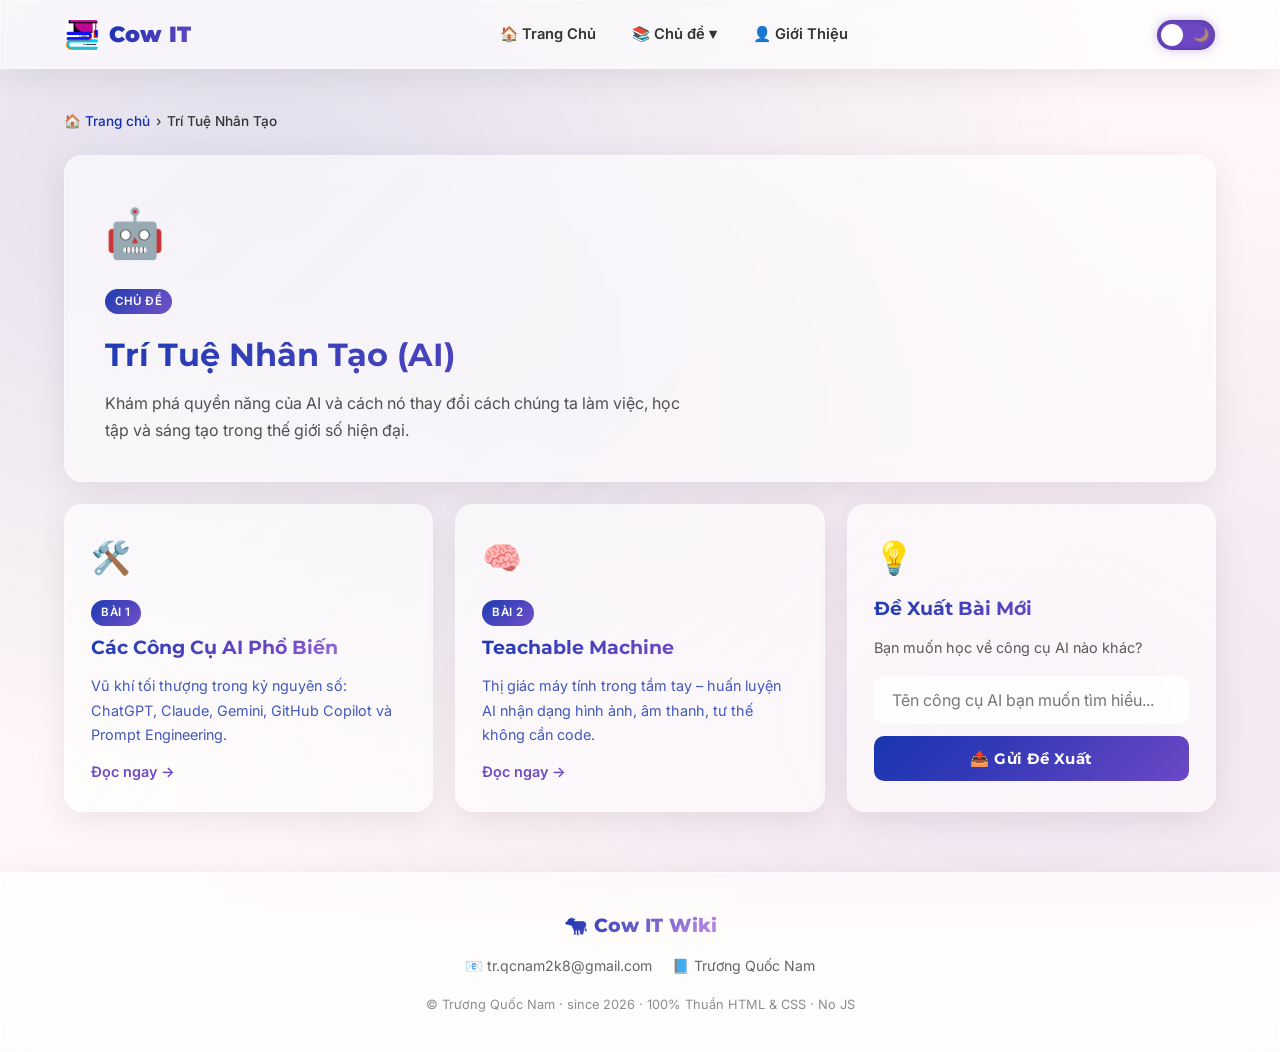
==== src/topics/ai.html @ ea5cb67b "feat: Add initial wiki structure including core pages, AI, Web Development, and Algorithms topics, a" ====
<!DOCTYPE html>
<html lang="vi">

<head>
    <meta charset="UTF-8">
    <meta name="viewport" content="width=device-width, initial-scale=1.0">
    <title>Trí Tuệ Nhân Tạo (AI) - Cow IT</title>
    <meta name="description" content="Chủ đề AI – Công cụ AI và Teachable Machine tại Cow IT Wiki.">
    <link rel="icon" href="../icons/icon-main.png" type="image/png">
    <link rel="stylesheet" href="../css/style.css">
    <link rel="stylesheet" href="../css/layout.css">
    <link rel="stylesheet" href="../css/animation.css">
</head>

<body class="master-layout">
    <input type="checkbox" id="dark-mode-toggle">
    <header class="header glass fade-in-up">
        <div class="header__logo">
            <img src="../icons/icon-main.png" alt="Cow IT Logo">
            <a href="../index.html">Cow IT</a>
        </div>
        <nav class="nav">
            <ul class="nav__list">
                <li class="nav__item"><a href="../index.html" class="nav__link">🏠 Trang Chủ</a></li>
                <li class="nav__item">
                    <a href="#" class="nav__link">📚 Chủ đề ▾</a>
                    <ul class="nav__dropdown glass">
                        <li class="nav__dropdown-item"><a href="ai.html"><span class="dd-icon">🤖</span> Trí Tuệ Nhân
                                Tạo</a></li>
                        <li class="nav__dropdown-item"><a href="webdev.html"><span class="dd-icon">🌐</span> Phát Triển
                                Web</a></li>
                        <li class="nav__dropdown-item"><a href="algorithms.html"><span class="dd-icon">⚙️</span> Thuật
                                Toán</a></li>
                    </ul>
                </li>
                <li class="nav__item"><a href="../about.html" class="nav__link">👤 Giới Thiệu</a></li>
            </ul>
        </nav>
        <div class="header__actions">
            <label for="dark-mode-toggle" class="dark-mode-label" title="Chuyển sáng/tối">
                <span class="sun-icon">☀️</span>
                <span class="moon-icon">🌙</span>
            </label>
        </div>
    </header>

    <main class="main-content">
        <ul class="breadcrumbs fade-in-up">
            <li><a href="../index.html">🏠 Trang chủ</a></li>
            <li>Trí Tuệ Nhân Tạo</li>
        </ul>

        <div class="bento-grid">
            <div class="bento__hero glass-card glass fade-in-up" style="min-height:auto;padding:36px 40px;">
                <div class="bento__hero-text">
                    <div style="font-size:3rem;margin-bottom:12px;">🤖</div>
                    <span class="tag tag--ai">Chủ đề</span>
                    <h1 class="glow-text" style="margin-top:10px;">Trí Tuệ Nhân Tạo (AI)</h1>
                    <p style="max-width:600px;opacity:0.85;">Khám phá quyền năng của AI và cách nó thay đổi cách chúng
                        ta làm việc, học tập và sáng tạo trong thế giới số hiện đại.</p>
                </div>
            </div>

            <div class="topic-grid scroll-reveal sr-d1" style="grid-column:span 12;">
                <a href="ai_pages/ai-tools.html" class="glass-card glass" style="display:block;text-decoration:none;">
                    <div style="font-size:2rem;margin-bottom:12px;">🛠️</div>
                    <span class="tag tag--ai">Bài 1</span>
                    <h3 class="glow-text">Các Công Cụ AI Phổ Biến</h3>
                    <p style="font-size:0.9rem;opacity:0.8;">Vũ khí tối thượng trong kỷ nguyên số: ChatGPT, Claude,
                        Gemini, GitHub Copilot và Prompt Engineering.</p>
                    <span class="read-more">Đọc ngay →</span>
                </a>

                <a href="ai_pages/teachable-machine.html" class="glass-card glass"
                    style="display:block;text-decoration:none;">
                    <div style="font-size:2rem;margin-bottom:12px;">🧠</div>
                    <span class="tag tag--ai">Bài 2</span>
                    <h3 class="glow-text">Teachable Machine</h3>
                    <p style="font-size:0.9rem;opacity:0.8;">Thị giác máy tính trong tầm tay – huấn luyện AI nhận dạng
                        hình ảnh, âm thanh, tư thế không cần code.</p>
                    <span class="read-more">Đọc ngay →</span>
                </a>

                <div class="glass-card glass">
                    <div style="font-size:2rem;margin-bottom:12px;">💡</div>
                    <h3 class="glow-text">Đề Xuất Bài Mới</h3>
                    <p style="font-size:0.9rem;opacity:0.8;margin-bottom:16px;">Bạn muốn học về công cụ AI nào khác?</p>
                    <form action="mailto:tr.qcnam2k8@gmail.com" method="get">
                        <input type="text" class="form__input" placeholder="Tên công cụ AI bạn muốn tìm hiểu..."
                            required style="margin-bottom:12px;">
                        <button type="submit" class="btn" style="width:100%;justify-content:center;">📤 Gửi Đề
                            Xuất</button>
                    </form>
                </div>
            </div>
        </div>
    </main>

    <footer class="footer glass">
        <div class="footer__inner">
            <div class="footer__brand">🐄 Cow IT Wiki</div>
            <div class="footer__links">
                <a href="mailto:tr.qcnam2k8@gmail.com">📧 tr.qcnam2k8@gmail.com</a>
                <a href="https://www.facebook.com/truongquocnam.2k8" target="_blank" rel="noopener">📘 Trương Quốc
                    Nam</a>
            </div>
            <div class="footer__copy">© Trương Quốc Nam · since 2026 · 100% Thuần HTML &amp; CSS · No JS</div>
        </div>
    </footer>
</body>

</html>
---- src/css/style.css ----
/* css/style.css */
@import url('https://fonts.googleapis.com/css2?family=Inter:wght@400;500;600&family=Montserrat:wght@600;700;800;900&display=swap');

:root {
    --primary-color: #1230ae;
    --secondary-color-1: #6c48c5;
    --secondary-color-2: #c68fe6;
    --bg-color: #fff7f7;
    --text-color: #333333;
    --glass-bg: rgba(255, 255, 255, 0.6);
    --glass-border: rgba(255, 255, 255, 0.25);
    --neon-glow: rgba(108, 72, 197, 0.35);
    --input-bg: rgba(255, 255, 255, 0.8);
    --card-bg: rgba(255, 255, 255, 0.45);
}

html:has(#dark-mode-toggle:checked) {
    --bg-color: #0f1033;
    --text-color: #e8e0ff;
    --glass-bg: rgba(20, 22, 60, 0.65);
    --glass-border: rgba(198, 143, 230, 0.15);
    --neon-glow: rgba(198, 143, 230, 0.5);
    --input-bg: rgba(20, 22, 60, 0.8);
    --card-bg: rgba(20, 22, 60, 0.5);
}

* {
    box-sizing: border-box;
    margin: 0;
    padding: 0;
}

html {
    scroll-behavior: smooth;
}

body {
    font-family: 'Inter', sans-serif;
    background-color: var(--bg-color);
    color: var(--text-color);
    line-height: 1.7;
    transition: background-color 0.4s ease, color 0.4s ease;
    overflow-x: hidden;
}

/* Gradient mesh background */
body::before {
    content: '';
    position: fixed;
    top: 0;
    left: 0;
    width: 100%;
    height: 100%;
    background:
        radial-gradient(ellipse at 20% 20%, rgba(18, 48, 174, 0.12) 0%, transparent 60%),
        radial-gradient(ellipse at 80% 80%, rgba(108, 72, 197, 0.10) 0%, transparent 60%);
    pointer-events: none;
    z-index: 0;
}

body>* {
    position: relative;
    z-index: 1;
}

h1,
h2,
h3,
h4,
h5,
h6 {
    font-family: 'Montserrat', sans-serif;
    color: var(--primary-color);
    margin-bottom: .9rem;
    line-height: 1.3;
}

html:has(#dark-mode-toggle:checked) h1,
html:has(#dark-mode-toggle:checked) h2,
html:has(#dark-mode-toggle:checked) h3,
html:has(#dark-mode-toggle:checked) h4 {
    color: var(--secondary-color-2);
}

a {
    text-decoration: none;
    color: var(--primary-color);
    transition: all 0.3s ease;
}

html:has(#dark-mode-toggle:checked) a {
    color: var(--secondary-color-2);
}

a:hover {
    opacity: 0.85;
}

img,
video,
iframe {
    max-width: 100%;
    border-radius: 10px;
}

/* ── GLOW TEXT: legible, not blinding ── */
.glow-text {
    background: linear-gradient(135deg, var(--primary-color) 0%, var(--secondary-color-1) 60%, var(--secondary-color-2) 100%);
    -webkit-background-clip: text;
    -webkit-text-fill-color: transparent;
    background-clip: text;
    filter: none;
}

html:has(#dark-mode-toggle:checked) .glow-text {
    background: linear-gradient(135deg, #a78bfa 0%, #c68fe6 100%);
    -webkit-background-clip: text;
    background-clip: text;
}

/* ── SCROLL REVEAL (Pure CSS) ── */
.reveal {
    opacity: 0;
    transform: translateY(40px);
    transition: opacity 0.7s ease, transform 0.7s ease;
}

.reveal:nth-child(2) {
    transition-delay: 0.1s;
}

.reveal:nth-child(3) {
    transition-delay: 0.2s;
}

.reveal:nth-child(4) {
    transition-delay: 0.3s;
}

/* The trick: target with :target or use animation-play-state with @keyframes + animation-delay */
/* We use IntersectionObserver-free approach: animate with animation-fill-mode
   The element gets class 'revealed' via a CSS @keyframes when it intersects. */
@keyframes revealUp {
    from {
        opacity: 0;
        transform: translateY(50px);
    }

    to {
        opacity: 1;
        transform: translateY(0);
    }
}

/* article cards and feed items get this class */
.scroll-card {
    animation: revealUp 0.7s ease forwards;
    opacity: 0;
}

.scroll-card:nth-child(1) {
    animation-delay: 0.05s;
}

.scroll-card:nth-child(2) {
    animation-delay: 0.15s;
}

.scroll-card:nth-child(3) {
    animation-delay: 0.25s;
}

.scroll-card:nth-child(4) {
    animation-delay: 0.35s;
}

.scroll-card:nth-child(5) {
    animation-delay: 0.45s;
}

.scroll-card:nth-child(6) {
    animation-delay: 0.55s;
}

/* Form */
.form__input {
    width: 100%;
    padding: 12px 16px;
    border-radius: 10px;
    border: 2px solid var(--glass-border);
    background: var(--input-bg);
    color: var(--text-color);
    font-family: 'Inter', sans-serif;
    font-size: 1rem;
    outline: none;
    transition: all 0.3s ease;
}

.form__input:focus {
    border-color: var(--secondary-color-1);
    box-shadow: 0 0 12px var(--neon-glow);
}

.form__input:not(:placeholder-shown):valid {
    border-color: #22c55e;
    box-shadow: 0 0 10px rgba(34, 197, 94, 0.4);
}

.form__input:not(:placeholder-shown):invalid {
    border-color: #ef4444;
    box-shadow: 0 0 10px rgba(239, 68, 68, 0.4);
}

/* Buttons */
.btn {
    display: inline-flex;
    align-items: center;
    gap: 8px;
    padding: 13px 28px;
    background: linear-gradient(135deg, var(--primary-color), var(--secondary-color-1));
    color: #fff !important;
    font-family: 'Montserrat', sans-serif;
    font-weight: 700;
    font-size: 0.95rem;
    border: none;
    border-radius: 10px;
    cursor: pointer;
    transition: all 0.3s ease;
    letter-spacing: 0.5px;
}

.btn:hover {
    box-shadow: 0 6px 24px rgba(108, 72, 197, 0.5);
    transform: translateY(-3px);
}

.btn-outline {
    background: transparent;
    border: 2px solid var(--secondary-color-1);
    color: var(--secondary-color-1) !important;
}

.btn-outline:hover {
    background: var(--secondary-color-1);
    color: #fff !important;
}

/* ── TAGS / BADGES ── */
.tag {
    display: inline-block;
    padding: 3px 10px;
    border-radius: 50px;
    font-size: 0.72rem;
    font-weight: 600;
    letter-spacing: 0.5px;
    text-transform: uppercase;
    background: linear-gradient(135deg, var(--primary-color), var(--secondary-color-1));
    color: #fff;
    margin-bottom: 10px;
}

.tag--ai {
    background: linear-gradient(135deg, #1230ae, #6c48c5);
}

.tag--web {
    background: linear-gradient(135deg, #0ea5e9, #6c48c5);
}

.tag--algo {
    background: linear-gradient(135deg, #7c3aed, #c026d3);
}

/* ── READ MORE ARROW ── */
.read-more {
    display: inline-flex;
    align-items: center;
    gap: 6px;
    font-weight: 600;
    font-size: 0.9rem;
    color: var(--secondary-color-1);
    margin-top: 12px;
    transition: gap 0.3s;
}

.read-more:hover {
    gap: 12px;
    color: var(--secondary-color-2);
}

/* ── DIVIDERS ── */
.section-title {
    font-size: 1.8rem;
    font-family: 'Montserrat', sans-serif;
    font-weight: 800;
    margin-bottom: 1.5rem;
}

.section-title span {
    background: linear-gradient(135deg, var(--primary-color), var(--secondary-color-2));
    -webkit-background-clip: text;
    -webkit-text-fill-color: transparent;
    background-clip: text;
}

/* ── CODE BLOCKS ── */
pre {
    background: rgba(0, 0, 0, 0.15);
    border-radius: 10px;
    padding: 16px 20px;
    overflow-x: auto;
    margin-bottom: 20px;
    border: 1px solid var(--glass-border);
}

code {
    font-family: 'Courier New', monospace;
    font-size: 0.88rem;
    color: var(--secondary-color-2);
}
---- src/css/layout.css ----
/* css/layout.css */

/* ── GLASSMORPHISM SYSTEM ── */
.glass {
    background: var(--glass-bg);
    backdrop-filter: blur(14px);
    -webkit-backdrop-filter: blur(14px);
    border: 1px solid var(--glass-border);
    box-shadow: 0 8px 32px rgba(0, 0, 0, 0.08);
}

.glass-card {
    border-radius: 18px;
    padding: 26px;
    transition: transform 0.35s ease, box-shadow 0.35s ease, border-color 0.35s ease;
    position: relative;
    overflow: hidden;
}

.glass-card::before {
    content: '';
    position: absolute;
    inset: 0;
    border-radius: inherit;
    background: linear-gradient(135deg, rgba(255, 255, 255, 0.08) 0%, transparent 60%);
    pointer-events: none;
}

.glass-card:hover {
    transform: translateY(-6px);
    box-shadow: 0 16px 48px var(--neon-glow);
    border-color: rgba(108, 72, 197, 0.4);
}

/* ── MASTER LAYOUT ── */
.master-layout {
    min-height: 100vh;
    display: flex;
    flex-direction: column;
}

/* ── HEADER ── */
#dark-mode-toggle {
    display: none;
}

.header {
    position: fixed;
    top: 0;
    width: 100%;
    z-index: 1000;
    padding: 14px 5%;
    display: grid;
    grid-template-columns: auto 1fr auto;
    align-items: center;
    gap: 20px;
}

.header__logo {
    display: flex;
    align-items: center;
    gap: 10px;
    font-family: 'Montserrat', sans-serif;
    font-weight: 900;
    font-size: 1.35rem;
    white-space: nowrap;
}

.header__logo img {
    width: 34px;
    height: 34px;
    border-radius: 8px;
    object-fit: contain;
}

.header__logo a {
    background: linear-gradient(135deg, var(--primary-color), var(--secondary-color-1));
    -webkit-background-clip: text;
    -webkit-text-fill-color: transparent;
    background-clip: text;
}

/* Center nav */
.nav {
    display: flex;
    justify-content: center;
}

.nav__list {
    display: flex;
    list-style: none;
    gap: 8px;
    align-items: center;
}

.nav__item {
    position: relative;
}

.nav__link {
    font-weight: 600;
    font-size: 0.92rem;
    padding: 7px 14px;
    border-radius: 8px;
    display: block;
    color: var(--text-color);
    transition: all 0.25s ease;
}

.nav__link:hover {
    background: var(--glass-bg);
    color: var(--secondary-color-1);
}

/* Dropdown */
.nav__dropdown {
    position: absolute;
    top: calc(100% + 8px);
    left: 50%;
    transform: translateX(-50%) translateY(10px);
    min-width: 230px;
    opacity: 0;
    visibility: hidden;
    transition: all 0.3s ease;
    padding: 8px;
    border-radius: 14px;
    list-style: none;
}

.nav__item:hover .nav__dropdown {
    opacity: 1;
    visibility: visible;
    transform: translateX(-50%) translateY(0);
}

.nav__dropdown-item {
    padding: 2px 0;
}

.nav__dropdown-item a {
    display: flex;
    align-items: center;
    gap: 10px;
    padding: 9px 14px;
    border-radius: 9px;
    font-size: 0.9rem;
    font-weight: 500;
    color: var(--text-color);
    transition: background 0.2s;
}

.nav__dropdown-item a:hover {
    background: rgba(108, 72, 197, 0.12);
    color: var(--secondary-color-1);
}

.nav__dropdown-item .dd-icon {
    font-size: 1.1rem;
}

/* ── DARK MODE TOGGLE WITH ICONS ── */
.header__actions {
    display: flex;
    align-items: center;
}

.dark-mode-label {
    cursor: pointer;
    display: inline-flex;
    align-items: center;
    width: 58px;
    height: 30px;
    background: var(--secondary-color-1);
    border-radius: 50px;
    position: relative;
    box-shadow: inset 0 0 6px rgba(0, 0, 0, 0.25), 0 0 10px var(--neon-glow);
    transition: background 0.4s;
}

.dark-mode-label::before {
    /* Sun icon */
    content: '☀️';
    position: absolute;
    left: 5px;
    font-size: 14px;
    line-height: 1;
    transition: opacity 0.3s;
}

.dark-mode-label::after {
    /* Toggle knob */
    content: '';
    position: absolute;
    top: 4px;
    left: 4px;
    width: 22px;
    height: 22px;
    background: #fff;
    border-radius: 50%;
    transition: transform 0.3s ease;
    z-index: 1;
}

/* Moon icon placeholder using span inside label (we'll use CSS trick) */
.dark-mode-label .moon-icon {
    position: absolute;
    right: 6px;
    font-size: 13px;
    line-height: 1;
    opacity: 0.5;
}

.dark-mode-label .sun-icon {
    position: absolute;
    left: 6px;
    font-size: 13px;
    line-height: 1;
}

#dark-mode-toggle:checked~.header .dark-mode-label {
    background: linear-gradient(135deg, #312e81, #4c1d95);
}

#dark-mode-toggle:checked~.header .dark-mode-label::after {
    transform: translateX(28px);
}

/* ── MAIN CONTENT ── */
.main-content {
    flex: 1;
    margin-top: 80px;
    padding: 30px 5% 60px;
    max-width: 1400px;
    margin-inline: auto;
    width: 100%;
}

/* ── BENTO GRID (Home) ── */
.bento-grid {
    display: grid;
    grid-template-columns: repeat(12, 1fr);
    gap: 22px;
}

.bento__hero {
    grid-column: span 12;
    display: flex;
    align-items: center;
    justify-content: space-between;
    padding: 50px 55px;
    min-height: 340px;
}

.bento__hero-text {
    flex: 1;
    padding-right: 30px;
}

.bento__item-1 {
    grid-column: span 4;
}

.bento__item-2 {
    grid-column: span 4;
}

.bento__item-3 {
    grid-column: span 4;
}

.bento__newsletter {
    grid-column: span 12;
    text-align: center;
    padding: 45px;
}

/* ── FEED LAYOUT (Vertical, Home) ── */
.section-spacer {
    grid-column: span 12;
    padding-top: 10px;
}

.feed-grid {
    grid-column: span 12;
    display: flex;
    flex-direction: column;
    gap: 20px;
}

.feed-card {
    display: grid;
    grid-template-columns: 1fr 2fr;
    gap: 0;
    border-radius: 18px;
    overflow: hidden;
    text-decoration: none;
    color: var(--text-color);
    min-height: 160px;
    transition: transform 0.35s ease, box-shadow 0.35s ease;
}

.feed-card:hover {
    transform: translateY(-5px) scale(1.01);
    box-shadow: 0 16px 48px var(--neon-glow);
}

.feed-card__accent {
    display: flex;
    align-items: center;
    justify-content: center;
    font-size: 3.5rem;
    background: linear-gradient(135deg, var(--primary-color), var(--secondary-color-1));
    min-height: 140px;
}

.feed-card__body {
    padding: 22px 26px;
    display: flex;
    flex-direction: column;
    justify-content: center;
}

.feed-card__body h3 {
    margin-bottom: 8px;
    font-size: 1.15rem;
}

.feed-card__body p {
    font-size: 0.9rem;
    opacity: 0.8;
    line-height: 1.6;
}

/* ── TOPIC PAGE GRID ── */
.topic-grid {
    display: grid;
    grid-template-columns: repeat(auto-fill, minmax(300px, 1fr));
    gap: 22px;
}

/* ── SIDEBAR LAYOUT (Article pages) ── */
.page-layout {
    display: grid;
    grid-template-columns: 260px 1fr;
    gap: 36px;
    margin-top: 10px;
}

.sidebar {
    position: sticky;
    top: 100px;
    height: max-content;
    border-radius: 18px;
    padding: 22px;
}

.sidebar__title {
    font-size: 1rem;
    font-weight: 700;
    margin-bottom: 14px;
    padding-bottom: 10px;
    border-bottom: 1px solid var(--glass-border);
}

.sidebar__list {
    list-style: none;
}

.sidebar__link {
    display: flex;
    align-items: center;
    gap: 8px;
    padding: 8px 10px;
    border-radius: 8px;
    font-size: 0.88rem;
    color: var(--text-color);
    transition: all 0.2s;
}

.sidebar__link:hover {
    background: rgba(108, 72, 197, 0.12);
    color: var(--secondary-color-1);
    padding-left: 14px;
}

.article-content {
    line-height: 1.8;
}

.article-content p,
.article-content ul,
.article-content ol {
    margin-bottom: 18px;
}

.article-content ul,
.article-content ol {
    padding-left: 22px;
}

.article-content h2 {
    margin-top: 36px;
}

.article-content h3 {
    margin-top: 24px;
}

/* ── TABLE ── */
.table-wrap {
    overflow-x: auto;
    border-radius: 12px;
    margin: 24px 0;
}

table {
    width: 100%;
    border-collapse: collapse;
    border-radius: 12px;
    overflow: hidden;
}

th,
td {
    padding: 12px 16px;
    border: 1px solid var(--glass-border);
    text-align: left;
}

th {
    background: linear-gradient(135deg, var(--primary-color), var(--secondary-color-1));
    color: #fff;
    font-family: 'Montserrat', sans-serif;
}

tbody tr {
    transition: background 0.2s;
}

tbody tr:hover {
    background: rgba(108, 72, 197, 0.15);
}

/* ── BLOCKQUOTE ── */
blockquote {
    border-left: 4px solid var(--secondary-color-1);
    padding: 16px 20px;
    margin: 20px 0;
    background: var(--glass-bg);
    border-radius: 0 12px 12px 0;
    font-style: italic;
}

/* ── BREADCRUMBS ── */
.breadcrumbs {
    margin-bottom: 22px;
    list-style: none;
    display: flex;
    flex-wrap: wrap;
    gap: 6px;
    font-size: 0.85rem;
    font-weight: 500;
    opacity: 0.75;
}

.breadcrumbs li:not(:last-child)::after {
    content: '›';
    margin-left: 6px;
}

/* ── FOOTER ── */
.footer {
    padding: 36px 5%;
    margin-top: auto;
    text-align: center;
    border-top: 1px solid var(--glass-border);
}

.footer__inner {
    max-width: 900px;
    margin: 0 auto;
    display: flex;
    flex-direction: column;
    align-items: center;
    gap: 12px;
}

.footer__brand {
    font-family: 'Montserrat', sans-serif;
    font-weight: 800;
    font-size: 1.2rem;
    background: linear-gradient(135deg, var(--primary-color), var(--secondary-color-2));
    -webkit-background-clip: text;
    -webkit-text-fill-color: transparent;
    background-clip: text;
}

.footer__links {
    display: flex;
    gap: 20px;
    flex-wrap: wrap;
    justify-content: center;
}

.footer__links a {
    display: flex;
    align-items: center;
    gap: 6px;
    font-size: 0.88rem;
    color: var(--text-color);
    opacity: 0.75;
    transition: opacity 0.2s;
}

.footer__links a:hover {
    opacity: 1;
    color: var(--secondary-color-1);
}

.footer__copy {
    font-size: 0.8rem;
    opacity: 0.55;
    margin-top: 4px;
}

/* ── IMG ZOOM ── */
.img-zoom {
    overflow: hidden;
    border-radius: 12px;
    display: block;
    margin: 20px 0;
}

.img-zoom img {
    transition: transform 0.5s ease;
    width: 100%;
}

.img-zoom:hover img {
    transform: scale(1.06);
}

/* ── ABOUT PAGE ── */
.about-grid {
    display: grid;
    grid-template-columns: 320px 1fr;
    gap: 36px;
    align-items: start;
}

.about-avatar {
    border-radius: 20px;
    overflow: hidden;
    position: sticky;
    top: 100px;
}

.about-avatar img {
    width: 100%;
    display: block;
}

.about-info h1 {
    font-size: 2rem;
}

.about-info .subtitle {
    font-size: 1rem;
    opacity: 0.7;
    margin-bottom: 20px;
}

.skill-list {
    display: flex;
    flex-wrap: wrap;
    gap: 10px;
    list-style: none;
    margin: 16px 0 24px;
}

.skill-list li {
    padding: 6px 14px;
    border-radius: 50px;
    font-size: 0.82rem;
    font-weight: 600;
    border: 1px solid var(--secondary-color-1);
    color: var(--secondary-color-1);
}

/* ── RESPONSIVE ── */
@media (max-width:1000px) {

    .bento__item-1,
    .bento__item-2,
    .bento__item-3 {
        grid-column: span 6;
    }

    .page-layout {
        grid-template-columns: 1fr;
    }

    .sidebar {
        position: static;
    }

    .about-grid {
        grid-template-columns: 1fr;
    }

    .about-avatar {
        position: static;
        max-width: 280px;
    }
}

@media (max-width:700px) {

    .bento__item-1,
    .bento__item-2,
    .bento__item-3 {
        grid-column: span 12;
    }

    .bento__hero {
        flex-direction: column;
        text-align: center;
        padding: 32px 24px;
    }

    .bento__hero-text {
        padding-right: 0;
        margin-bottom: 20px;
    }

    .header {
        grid-template-columns: auto 1fr auto;
    }

    .nav__list {
        gap: 2px;
    }

    .feed-card {
        grid-template-columns: 1fr;
    }

    .feed-card__accent {
        min-height: 80px;
    }
}
---- src/css/animation.css ----
/* css/animation.css */

/* 1. Typewriter */
.typing-container {
    display: inline-block;
    margin-bottom: 20px;
    overflow: hidden;
}

.typing-text {
    overflow: hidden;
    white-space: nowrap;
    border-right: 3px solid var(--secondary-color-2);
    animation: typing 3.2s steps(35, end) both, blink-caret 0.75s step-end infinite;
    margin: 0;
    font-size: clamp(1.6rem, 3.5vw, 2.8rem);
    line-height: 1.2;
}

@keyframes typing {
    from {
        width: 0;
    }

    to {
        width: 100%;
    }
}

@keyframes blink-caret {
    50% {
        border-color: transparent;
    }
}

/* 2. Fade In Up (initial page load) */
.fade-in-up {
    animation: fadeInUp 0.8s ease-out forwards;
    opacity: 0;
    transform: translateY(28px);
}

.delay-1 {
    animation-delay: 0.15s;
}

.delay-2 {
    animation-delay: 0.3s;
}

.delay-3 {
    animation-delay: 0.45s;
}

.delay-4 {
    animation-delay: 0.6s;
}

@keyframes fadeInUp {
    to {
        opacity: 1;
        transform: translateY(0);
    }
}

/* 3. Float (robot image) */
.float-anim {
    animation: floatY 4.5s ease-in-out infinite;
}

@keyframes floatY {

    0%,
    100% {
        transform: translateY(0) rotate(-1deg);
    }

    50% {
        transform: translateY(-22px) rotate(1deg);
    }
}

/* 4. Pulse glow (for hero badges/icons) */
.pulse-glow {
    animation: pulseGlow 2.5s ease-in-out infinite;
}

@keyframes pulseGlow {

    0%,
    100% {
        box-shadow: 0 0 0 0 var(--neon-glow);
    }

    50% {
        box-shadow: 0 0 22px 6px var(--neon-glow);
    }
}

/* 5. Hover Zoom img */
.img-zoom img {
    transition: transform 0.5s ease;
}

.img-zoom:hover img {
    transform: scale(1.07);
}

/* 6. Slide in from left */
.slide-left {
    animation: slideLeft 0.7s ease forwards;
    opacity: 0;
    transform: translateX(-40px);
}

@keyframes slideLeft {
    to {
        opacity: 1;
        transform: translateX(0);
    }
}

/* 7. Particle sparkle on hero (decorative CSS only) */
.sparkle {
    position: absolute;
    width: 6px;
    height: 6px;
    border-radius: 50%;
    background: var(--secondary-color-2);
    animation: sparkle 3s ease-in-out infinite;
    pointer-events: none;
}

.sparkle:nth-child(1) {
    top: 15%;
    left: 80%;
    animation-delay: 0s;
}

.sparkle:nth-child(2) {
    top: 70%;
    left: 90%;
    animation-delay: 0.8s;
}

.sparkle:nth-child(3) {
    top: 50%;
    left: 10%;
    animation-delay: 1.6s;
}

@keyframes sparkle {

    0%,
    100% {
        opacity: 0;
        transform: scale(0);
    }

    50% {
        opacity: 1;
        transform: scale(1.5);
    }
}

/* 8. Gradient border animation on cards */
@keyframes borderGlow {

    0%,
    100% {
        border-color: rgba(108, 72, 197, 0.2);
    }

    50% {
        border-color: rgba(198, 143, 230, 0.6);
    }
}

.animated-border {
    animation: borderGlow 3s ease-in-out infinite;
}

/* 9. Icon spin */
.icon-spin {
    animation: spin 8s linear infinite;
}

@keyframes spin {
    from {
        transform: rotate(0deg);
    }

    to {
        transform: rotate(360deg);
    }
}

/* 10. Scroll reveal (used with small delay per card element) */
@keyframes revealUp {
    from {
        opacity: 0;
        transform: translateY(48px);
    }

    to {
        opacity: 1;
        transform: translateY(0);
    }
}

.scroll-reveal {
    animation: revealUp 0.75s ease forwards;
    opacity: 0;
}

.sr-d1 {
    animation-delay: 0.05s;
}

.sr-d2 {
    animation-delay: 0.15s;
}

.sr-d3 {
    animation-delay: 0.25s;
}

.sr-d4 {
    animation-delay: 0.35s;
}

.sr-d5 {
    animation-delay: 0.45s;
}

.sr-d6 {
    animation-delay: 0.55s;
}
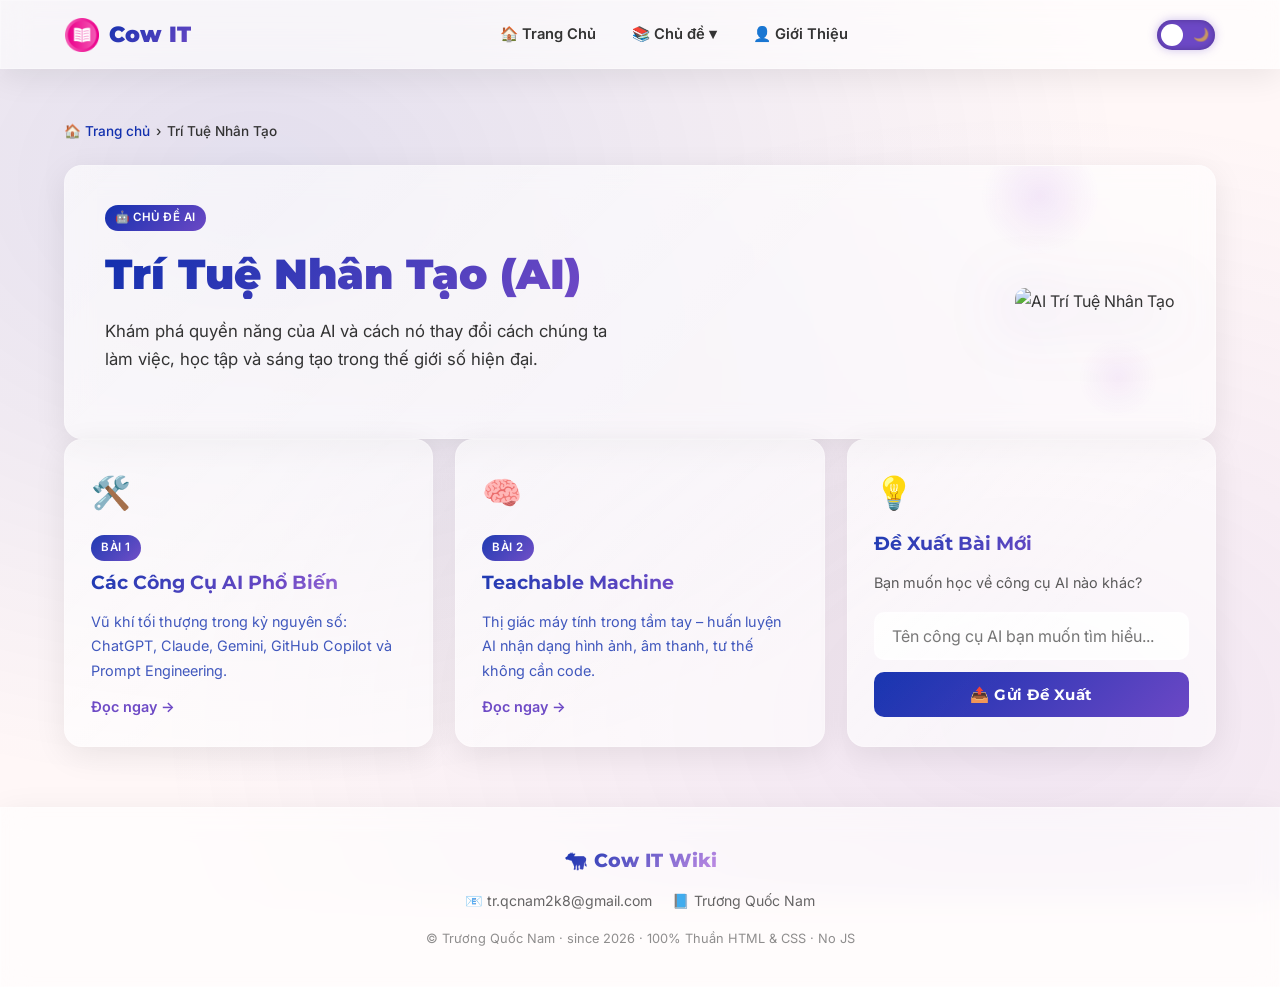
==== commit 661fec9a: "ReDesign UIUX" ====
--- a/src/topics/ai.html
+++ b/src/topics/ai.html
@@ -51,48 +51,55 @@
         </ul>
 
         <div class="bento-grid">
-            <div class="bento__hero glass-card glass fade-in-up" style="min-height:auto;padding:36px 40px;">
+            <div class="bento__hero glass-card glass fade-in-up animated-border"
+                style="min-height:auto;padding:36px 40px;position:relative;overflow:hidden;">
+                <span class="sparkle"></span><span class="sparkle"></span>
                 <div class="bento__hero-text">
-                    <div style="font-size:3rem;margin-bottom:12px;">🤖</div>
-                    <span class="tag tag--ai">Chủ đề</span>
-                    <h1 class="glow-text" style="margin-top:10px;">Trí Tuệ Nhân Tạo (AI)</h1>
-                    <p style="max-width:600px;opacity:0.85;">Khám phá quyền năng của AI và cách nó thay đổi cách chúng
-                        ta làm việc, học tập và sáng tạo trong thế giới số hiện đại.</p>
+                    <span class="tag tag--ai pop-in pop-d1">🤖 Chủ đề AI</span>
+                    <h1 class="hero-title fade-in-up delay-1"
+                        style="font-size:clamp(1.6rem,3.5vw,2.6rem);margin-top:10px;">Trí Tuệ Nhân Tạo (AI)</h1>
+                    <p class="hero-sub fade-in-up delay-2">Khám phá quyền năng của AI và cách nó thay đổi cách chúng ta
+                        làm việc, học tập và sáng tạo trong thế giới số hiện đại.</p>
+                </div>
+                <div class="float-anim" style="flex-shrink:0;">
+                    <img src="../icons/Ai_tri_tue.png" alt="AI Trí Tuệ Nhân Tạo"
+                        style="max-width:220px;filter:drop-shadow(0 10px 30px rgba(108,72,197,0.5));">
                 </div>
             </div>
+        </div>
 
-            <div class="topic-grid scroll-reveal sr-d1" style="grid-column:span 12;">
-                <a href="ai_pages/ai-tools.html" class="glass-card glass" style="display:block;text-decoration:none;">
-                    <div style="font-size:2rem;margin-bottom:12px;">🛠️</div>
-                    <span class="tag tag--ai">Bài 1</span>
-                    <h3 class="glow-text">Các Công Cụ AI Phổ Biến</h3>
-                    <p style="font-size:0.9rem;opacity:0.8;">Vũ khí tối thượng trong kỷ nguyên số: ChatGPT, Claude,
-                        Gemini, GitHub Copilot và Prompt Engineering.</p>
-                    <span class="read-more">Đọc ngay →</span>
-                </a>
+        <div class="topic-grid scroll-reveal sr-d1" style="grid-column:span 12;">
+            <a href="ai_pages/ai-tools.html" class="glass-card glass" style="display:block;text-decoration:none;">
+                <div style="font-size:2rem;margin-bottom:12px;">🛠️</div>
+                <span class="tag tag--ai">Bài 1</span>
+                <h3 class="glow-text">Các Công Cụ AI Phổ Biến</h3>
+                <p style="font-size:0.9rem;opacity:0.8;">Vũ khí tối thượng trong kỷ nguyên số: ChatGPT, Claude,
+                    Gemini, GitHub Copilot và Prompt Engineering.</p>
+                <span class="read-more">Đọc ngay →</span>
+            </a>
 
-                <a href="ai_pages/teachable-machine.html" class="glass-card glass"
-                    style="display:block;text-decoration:none;">
-                    <div style="font-size:2rem;margin-bottom:12px;">🧠</div>
-                    <span class="tag tag--ai">Bài 2</span>
-                    <h3 class="glow-text">Teachable Machine</h3>
-                    <p style="font-size:0.9rem;opacity:0.8;">Thị giác máy tính trong tầm tay – huấn luyện AI nhận dạng
-                        hình ảnh, âm thanh, tư thế không cần code.</p>
-                    <span class="read-more">Đọc ngay →</span>
-                </a>
+            <a href="ai_pages/teachable-machine.html" class="glass-card glass"
+                style="display:block;text-decoration:none;">
+                <div style="font-size:2rem;margin-bottom:12px;">🧠</div>
+                <span class="tag tag--ai">Bài 2</span>
+                <h3 class="glow-text">Teachable Machine</h3>
+                <p style="font-size:0.9rem;opacity:0.8;">Thị giác máy tính trong tầm tay – huấn luyện AI nhận dạng
+                    hình ảnh, âm thanh, tư thế không cần code.</p>
+                <span class="read-more">Đọc ngay →</span>
+            </a>
 
-                <div class="glass-card glass">
-                    <div style="font-size:2rem;margin-bottom:12px;">💡</div>
-                    <h3 class="glow-text">Đề Xuất Bài Mới</h3>
-                    <p style="font-size:0.9rem;opacity:0.8;margin-bottom:16px;">Bạn muốn học về công cụ AI nào khác?</p>
-                    <form action="mailto:tr.qcnam2k8@gmail.com" method="get">
-                        <input type="text" class="form__input" placeholder="Tên công cụ AI bạn muốn tìm hiểu..."
-                            required style="margin-bottom:12px;">
-                        <button type="submit" class="btn" style="width:100%;justify-content:center;">📤 Gửi Đề
-                            Xuất</button>
-                    </form>
-                </div>
+            <div class="glass-card glass">
+                <div style="font-size:2rem;margin-bottom:12px;">💡</div>
+                <h3 class="glow-text">Đề Xuất Bài Mới</h3>
+                <p style="font-size:0.9rem;opacity:0.8;margin-bottom:16px;">Bạn muốn học về công cụ AI nào khác?</p>
+                <form action="mailto:tr.qcnam2k8@gmail.com" method="get">
+                    <input type="text" class="form__input" placeholder="Tên công cụ AI bạn muốn tìm hiểu..." required
+                        style="margin-bottom:12px;">
+                    <button type="submit" class="btn" style="width:100%;justify-content:center;">📤 Gửi Đề
+                        Xuất</button>
+                </form>
             </div>
+        </div>
         </div>
     </main>
 
--- a/src/css/layout.css
+++ b/src/css/layout.css
@@ -1,6 +1,8 @@
-/* css/layout.css */
-
-/* ── GLASSMORPHISM SYSTEM ── */
+/* css/layout.css — Clean rewrite */
+
+/* ══════════════════════════════════════════════════
+   GLASSMORPHISM SYSTEM
+══════════════════════════════════════════════════ */
 .glass {
     background: var(--glass-bg);
     backdrop-filter: blur(14px);
@@ -32,14 +34,18 @@
     border-color: rgba(108, 72, 197, 0.4);
 }
 
-/* ── MASTER LAYOUT ── */
+/* ══════════════════════════════════════════════════
+   MASTER LAYOUT
+══════════════════════════════════════════════════ */
 .master-layout {
     min-height: 100vh;
     display: flex;
     flex-direction: column;
 }
 
-/* ── HEADER ── */
+/* ══════════════════════════════════════════════════
+   HEADER
+══════════════════════════════════════════════════ */
 #dark-mode-toggle {
     display: none;
 }
@@ -80,7 +86,9 @@
     background-clip: text;
 }
 
-/* Center nav */
+/* ══════════════════════════════════════════════════
+   NAV — centered
+══════════════════════════════════════════════════ */
 .nav {
     display: flex;
     justify-content: center;
@@ -158,7 +166,9 @@
     font-size: 1.1rem;
 }
 
-/* ── DARK MODE TOGGLE WITH ICONS ── */
+/* ══════════════════════════════════════════════════
+   DARK MODE TOGGLE — icon pill
+══════════════════════════════════════════════════ */
 .header__actions {
     display: flex;
     align-items: center;
@@ -177,18 +187,7 @@
     transition: background 0.4s;
 }
 
-.dark-mode-label::before {
-    /* Sun icon */
-    content: '☀️';
-    position: absolute;
-    left: 5px;
-    font-size: 14px;
-    line-height: 1;
-    transition: opacity 0.3s;
-}
-
 .dark-mode-label::after {
-    /* Toggle knob */
     content: '';
     position: absolute;
     top: 4px;
@@ -201,13 +200,12 @@
     z-index: 1;
 }
 
-/* Moon icon placeholder using span inside label (we'll use CSS trick) */
 .dark-mode-label .moon-icon {
     position: absolute;
     right: 6px;
     font-size: 13px;
     line-height: 1;
-    opacity: 0.5;
+    opacity: 0.6;
 }
 
 .dark-mode-label .sun-icon {
@@ -225,17 +223,53 @@
     transform: translateX(28px);
 }
 
-/* ── MAIN CONTENT ── */
+/* ══════════════════════════════════════════════════
+   HERO TITLE (static gradient heading)
+══════════════════════════════════════════════════ */
+h1.hero-title {
+    font-family: 'Montserrat', sans-serif;
+    font-weight: 900;
+    font-size: clamp(1.8rem, 4vw, 3rem);
+    line-height: 1.15;
+    margin-bottom: 0;
+    background: linear-gradient(135deg, var(--primary-color) 0%, var(--secondary-color-1) 55%, var(--secondary-color-2) 100%);
+    -webkit-background-clip: text;
+    -webkit-text-fill-color: transparent;
+    background-clip: text;
+    color: var(--primary-color);
+}
+
+html:has(#dark-mode-toggle:checked) h1.hero-title {
+    background: linear-gradient(135deg, #818cf8 0%, #c084fc 60%, #e879f9 100%);
+    -webkit-background-clip: text;
+    background-clip: text;
+    -webkit-text-fill-color: transparent;
+    color: #c084fc;
+}
+
+.hero-sub {
+    font-size: 1.05rem;
+    margin: 18px 0 28px;
+    opacity: 0.85;
+    max-width: 520px;
+    line-height: 1.7;
+}
+
+/* ══════════════════════════════════════════════════
+   MAIN CONTENT
+══════════════════════════════════════════════════ */
 .main-content {
     flex: 1;
-    margin-top: 80px;
+    margin-top: 90px;
     padding: 30px 5% 60px;
     max-width: 1400px;
     margin-inline: auto;
     width: 100%;
 }
 
-/* ── BENTO GRID (Home) ── */
+/* ══════════════════════════════════════════════════
+   BENTO GRID (Homepage)
+══════════════════════════════════════════════════ */
 .bento-grid {
     display: grid;
     grid-template-columns: repeat(12, 1fr);
@@ -274,43 +308,70 @@
     padding: 45px;
 }
 
-/* ── FEED LAYOUT (Vertical, Home) ── */
+/* Section spacer */
 .section-spacer {
     grid-column: span 12;
     padding-top: 10px;
 }
 
+.section-header-block {
+    display: flex;
+    flex-direction: column;
+    gap: 6px;
+}
+
+/* ══════════════════════════════════════════════════
+   FEED GRID — vertical article list
+══════════════════════════════════════════════════ */
 .feed-grid {
     grid-column: span 12;
     display: flex;
     flex-direction: column;
-    gap: 20px;
+    gap: 22px;
 }
 
 .feed-card {
     display: grid;
-    grid-template-columns: 1fr 2fr;
+    grid-template-columns: 220px 1fr;
     gap: 0;
     border-radius: 18px;
     overflow: hidden;
     text-decoration: none;
     color: var(--text-color);
-    min-height: 160px;
-    transition: transform 0.35s ease, box-shadow 0.35s ease;
+    min-height: 165px;
+    transition: transform 0.35s cubic-bezier(.22, .68, 0, 1.2), box-shadow 0.35s ease;
 }
 
 .feed-card:hover {
-    transform: translateY(-5px) scale(1.01);
-    box-shadow: 0 16px 48px var(--neon-glow);
+    transform: translateY(-6px) scale(1.012);
+    box-shadow: 0 20px 60px var(--neon-glow);
 }
 
 .feed-card__accent {
     display: flex;
     align-items: center;
     justify-content: center;
+    flex-direction: column;
+    gap: 6px;
     font-size: 3.5rem;
     background: linear-gradient(135deg, var(--primary-color), var(--secondary-color-1));
-    min-height: 140px;
+    min-height: 165px;
+    position: relative;
+    overflow: hidden;
+}
+
+.feed-card__accent img {
+    position: absolute;
+    inset: 0;
+    width: 100%;
+    height: 100%;
+    object-fit: cover;
+    transition: transform 0.5s ease, opacity 0.4s ease;
+}
+
+.feed-card:hover .feed-card__accent img {
+    transform: scale(1.09);
+    opacity: 0.65 !important;
 }
 
 .feed-card__body {
@@ -331,14 +392,18 @@
     line-height: 1.6;
 }
 
-/* ── TOPIC PAGE GRID ── */
+/* ══════════════════════════════════════════════════
+   TOPIC PAGE GRID
+══════════════════════════════════════════════════ */
 .topic-grid {
     display: grid;
     grid-template-columns: repeat(auto-fill, minmax(300px, 1fr));
     gap: 22px;
 }
 
-/* ── SIDEBAR LAYOUT (Article pages) ── */
+/* ══════════════════════════════════════════════════
+   SIDEBAR LAYOUT (Article pages)
+══════════════════════════════════════════════════ */
 .page-layout {
     display: grid;
     grid-template-columns: 260px 1fr;
@@ -383,6 +448,9 @@
     padding-left: 14px;
 }
 
+/* ══════════════════════════════════════════════════
+   ARTICLE CONTENT
+══════════════════════════════════════════════════ */
 .article-content {
     line-height: 1.8;
 }
@@ -406,7 +474,120 @@
     margin-top: 24px;
 }
 
-/* ── TABLE ── */
+/* ══════════════════════════════════════════════════
+   ARTICLE HERO — landing page style banner
+══════════════════════════════════════════════════ */
+.article-hero {
+    position: relative;
+    border-radius: 20px;
+    overflow: hidden;
+    margin-bottom: 32px;
+    min-height: 280px;
+    display: flex;
+    align-items: flex-end;
+    padding: 36px 40px;
+    background: linear-gradient(135deg, var(--primary-color), var(--secondary-color-1));
+}
+
+.article-hero__bg {
+    position: absolute;
+    inset: 0;
+    background-size: cover;
+    background-position: center;
+    opacity: 0.28;
+    transition: opacity 0.5s ease, transform 0.5s ease;
+}
+
+.article-hero:hover .article-hero__bg {
+    opacity: 0.4;
+    transform: scale(1.04);
+}
+
+.article-hero__overlay {
+    position: absolute;
+    inset: 0;
+    background: linear-gradient(to top, rgba(0, 0, 0, 0.7) 0%, transparent 65%);
+}
+
+.article-hero__content {
+    position: relative;
+    z-index: 1;
+    color: #fff;
+    max-width: 680px;
+}
+
+.article-hero__content h1 {
+    font-family: 'Montserrat', sans-serif;
+    font-weight: 900;
+    font-size: clamp(1.6rem, 3.5vw, 2.4rem);
+    color: #fff !important;
+    background: none !important;
+    -webkit-background-clip: unset !important;
+    -webkit-text-fill-color: #fff !important;
+    background-clip: unset !important;
+    line-height: 1.2;
+    margin-bottom: 10px;
+}
+
+.article-hero__content p {
+    opacity: 0.88;
+    font-size: 1rem;
+    line-height: 1.65;
+    margin: 0;
+}
+
+.article-hero__icon {
+    position: absolute;
+    right: -20px;
+    bottom: -20px;
+    font-size: 9rem;
+    opacity: 0.12;
+    line-height: 1;
+    pointer-events: none;
+    transition: opacity 0.3s, transform 0.4s;
+}
+
+.article-hero:hover .article-hero__icon {
+    opacity: 0.22;
+    transform: scale(1.05) rotate(-5deg);
+}
+
+/* Stat boxes */
+.stat-row {
+    display: grid;
+    grid-template-columns: repeat(auto-fit, minmax(130px, 1fr));
+    gap: 14px;
+    margin: 24px 0;
+}
+
+.stat-box {
+    background: var(--glass-bg);
+    border: 1px solid var(--glass-border);
+    border-radius: 14px;
+    padding: 16px;
+    text-align: center;
+}
+
+.stat-box__num {
+    font-family: 'Montserrat', sans-serif;
+    font-weight: 800;
+    font-size: 1.8rem;
+    background: linear-gradient(135deg, var(--primary-color), var(--secondary-color-2));
+    -webkit-background-clip: text;
+    -webkit-text-fill-color: transparent;
+    background-clip: text;
+}
+
+.stat-box__label {
+    font-size: 0.78rem;
+    opacity: 0.65;
+    margin-top: 4px;
+    font-weight: 500;
+}
+
+/* ══════════════════════════════════════════════════
+   TABLE
+══════════════════════════════════════════════════ */
 .table-wrap {
     overflow-x: auto;
     border-radius: 12px;
@@ -441,7 +622,7 @@
     background: rgba(108, 72, 197, 0.15);
 }
 
-/* ── BLOCKQUOTE ── */
+/* BLOCKQUOTE */
 blockquote {
     border-left: 4px solid var(--secondary-color-1);
     padding: 16px 20px;
@@ -451,7 +632,7 @@
     font-style: italic;
 }
 
-/* ── BREADCRUMBS ── */
+/* BREADCRUMBS */
 .breadcrumbs {
     margin-bottom: 22px;
     list-style: none;
@@ -468,7 +649,27 @@
     margin-left: 6px;
 }
 
-/* ── FOOTER ── */
+/* IMG ZOOM */
+.img-zoom {
+    overflow: hidden;
+    border-radius: 14px;
+    display: block;
+    margin: 22px 0;
+}
+
+.img-zoom img {
+    transition: transform 0.55s ease;
+    width: 100%;
+    display: block;
+}
+
+.img-zoom:hover img {
+    transform: scale(1.07);
+}
+
+/* ══════════════════════════════════════════════════
+   FOOTER
+══════════════════════════════════════════════════ */
 .footer {
     padding: 36px 5%;
     margin-top: auto;
@@ -523,24 +724,9 @@
     margin-top: 4px;
 }
 
-/* ── IMG ZOOM ── */
-.img-zoom {
-    overflow: hidden;
-    border-radius: 12px;
-    display: block;
-    margin: 20px 0;
-}
-
-.img-zoom img {
-    transition: transform 0.5s ease;
-    width: 100%;
-}
-
-.img-zoom:hover img {
-    transform: scale(1.06);
-}
-
-/* ── ABOUT PAGE ── */
+/* ══════════════════════════════════════════════════
+   ABOUT PAGE
+══════════════════════════════════════════════════ */
 .about-grid {
     display: grid;
     grid-template-columns: 320px 1fr;
@@ -587,8 +773,10 @@
     color: var(--secondary-color-1);
 }
 
-/* ── RESPONSIVE ── */
-@media (max-width:1000px) {
+/* ══════════════════════════════════════════════════
+   RESPONSIVE
+══════════════════════════════════════════════════ */
+@media (max-width: 1000px) {
 
     .bento__item-1,
     .bento__item-2,
@@ -614,7 +802,7 @@
     }
 }
 
-@media (max-width:700px) {
+@media (max-width: 700px) {
 
     .bento__item-1,
     .bento__item-2,
@@ -646,6 +834,11 @@
     }
 
     .feed-card__accent {
-        min-height: 80px;
+        min-height: 90px;
+    }
+
+    .article-hero {
+        min-height: 200px;
+        padding: 24px;
     }
 }
--- a/src/css/animation.css
+++ b/src/css/animation.css
@@ -1,29 +1,35 @@
 /* css/animation.css */
 
-/* 1. Typewriter */
+/* ═══════════════════════════════════════════════════════════
+   1. TYPEWRITER — hero heading
+   Fix: use max-width instead of overflow:hidden width animation
+   ═══════════════════════════════════════════════════════════ */
 .typing-container {
+    display: block;
+    margin-bottom: 20px;
+}
+
+.typing-text {
     display: inline-block;
-    margin-bottom: 20px;
-    overflow: hidden;
-}
-
-.typing-text {
     overflow: hidden;
     white-space: nowrap;
     border-right: 3px solid var(--secondary-color-2);
-    animation: typing 3.2s steps(35, end) both, blink-caret 0.75s step-end infinite;
+    max-width: 0;
+    animation:
+        typing 3.0s steps(35, end) 0.3s forwards,
+        blink-caret 0.8s step-end infinite;
+    font-size: clamp(1.5rem, 3.2vw, 2.5rem);
+    line-height: 1.25;
     margin: 0;
-    font-size: clamp(1.6rem, 3.5vw, 2.8rem);
-    line-height: 1.2;
 }
 
 @keyframes typing {
     from {
-        width: 0;
-    }
-
-    to {
-        width: 100%;
+        max-width: 0;
+    }
+
+    to {
+        max-width: 100ch;
     }
 }
 
@@ -33,56 +39,242 @@
     }
 }
 
-/* 2. Fade In Up (initial page load) */
+/* ═══════════════════════════════════════════════════════════
+   2. PAGE LOAD — Fade In Up
+   ═══════════════════════════════════════════════════════════ */
 .fade-in-up {
-    animation: fadeInUp 0.8s ease-out forwards;
-    opacity: 0;
-    transform: translateY(28px);
+    animation: fadeInUp 0.75s cubic-bezier(.22, .68, 0, 1.2) both;
 }
 
 .delay-1 {
-    animation-delay: 0.15s;
+    animation-delay: 0.12s;
 }
 
 .delay-2 {
-    animation-delay: 0.3s;
+    animation-delay: 0.24s;
 }
 
 .delay-3 {
-    animation-delay: 0.45s;
+    animation-delay: 0.36s;
 }
 
 .delay-4 {
-    animation-delay: 0.6s;
+    animation-delay: 0.48s;
 }
 
 @keyframes fadeInUp {
+    from {
+        opacity: 0;
+        transform: translateY(30px);
+    }
+
     to {
         opacity: 1;
         transform: translateY(0);
     }
 }
 
-/* 3. Float (robot image) */
+/* ═══════════════════════════════════════════════════════════
+   3. FLOAT — robot image
+   ═══════════════════════════════════════════════════════════ */
 .float-anim {
-    animation: floatY 4.5s ease-in-out infinite;
+    animation: floatY 5s ease-in-out infinite;
 }
 
 @keyframes floatY {
 
     0%,
     100% {
-        transform: translateY(0) rotate(-1deg);
-    }
-
-    50% {
-        transform: translateY(-22px) rotate(1deg);
-    }
-}
-
-/* 4. Pulse glow (for hero badges/icons) */
+        transform: translateY(0) rotate(-1.5deg);
+    }
+
+    50% {
+        transform: translateY(-22px) rotate(1.5deg);
+    }
+}
+
+/* ═══════════════════════════════════════════════════════════
+   4. SCROLL REVEAL — cards entering viewport
+   Pure CSS: elements animate on page load with staggered delay.
+   Works best with CSS animation-fill-mode:forwards.
+   ═══════════════════════════════════════════════════════════ */
+@keyframes revealUp {
+    from {
+        opacity: 0;
+        transform: translateY(52px) scale(0.97);
+    }
+
+    to {
+        opacity: 1;
+        transform: translateY(0) scale(1);
+    }
+}
+
+.scroll-reveal {
+    animation: revealUp 0.7s cubic-bezier(.22, .68, 0, 1.1) both;
+}
+
+.sr-d1 {
+    animation-delay: 0.05s;
+}
+
+.sr-d2 {
+    animation-delay: 0.18s;
+}
+
+.sr-d3 {
+    animation-delay: 0.31s;
+}
+
+.sr-d4 {
+    animation-delay: 0.44s;
+}
+
+.sr-d5 {
+    animation-delay: 0.57s;
+}
+
+.sr-d6 {
+    animation-delay: 0.70s;
+}
+
+/* ═══════════════════════════════════════════════════════════
+   5. FEED CARDS — magazine-style entrance
+   ═══════════════════════════════════════════════════════════ */
+@keyframes feedSlide {
+    from {
+        opacity: 0;
+        transform: translateX(-40px) scale(0.97);
+        filter: blur(4px);
+    }
+
+    to {
+        opacity: 1;
+        transform: translateX(0) scale(1);
+        filter: blur(0);
+    }
+}
+
+.feed-reveal {
+    animation: feedSlide 0.65s cubic-bezier(.22, .68, 0, 1.1) both;
+}
+
+.fr-d1 {
+    animation-delay: 0.08s;
+}
+
+.fr-d2 {
+    animation-delay: 0.20s;
+}
+
+.fr-d3 {
+    animation-delay: 0.32s;
+}
+
+.fr-d4 {
+    animation-delay: 0.44s;
+}
+
+.fr-d5 {
+    animation-delay: 0.56s;
+}
+
+.fr-d6 {
+    animation-delay: 0.68s;
+}
+
+/* ═══════════════════════════════════════════════════════════
+   6. HERO backdrop number / big emoji entrance
+   ═══════════════════════════════════════════════════════════ */
+@keyframes popIn {
+    0% {
+        opacity: 0;
+        transform: scale(0.4) rotate(-10deg);
+    }
+
+    70% {
+        opacity: 1;
+        transform: scale(1.1) rotate(2deg);
+    }
+
+    100% {
+        opacity: 1;
+        transform: scale(1) rotate(0);
+    }
+}
+
+.pop-in {
+    animation: popIn 0.6s cubic-bezier(.34, 1.56, .64, 1) both;
+}
+
+.pop-d1 {
+    animation-delay: 0.1s;
+}
+
+.pop-d2 {
+    animation-delay: 0.25s;
+}
+
+.pop-d3 {
+    animation-delay: 0.4s;
+}
+
+/* ═══════════════════════════════════════════════════════════
+   7. SPARKLE particles (decorative)
+   ═══════════════════════════════════════════════════════════ */
+.sparkle {
+    position: absolute;
+    border-radius: 50%;
+    pointer-events: none;
+    background: radial-gradient(circle, var(--secondary-color-2) 0%, transparent 70%);
+}
+
+.sparkle:nth-child(1) {
+    width: 120px;
+    height: 120px;
+    top: -30px;
+    right: 10%;
+    animation: sparkleFloat 6s ease-in-out infinite;
+    opacity: 0.18;
+}
+
+.sparkle:nth-child(2) {
+    width: 80px;
+    height: 80px;
+    bottom: 20px;
+    right: 5%;
+    animation: sparkleFloat 8s ease-in-out 1.5s infinite;
+    opacity: 0.12;
+}
+
+.sparkle:nth-child(3) {
+    width: 50px;
+    height: 50px;
+    top: 40%;
+    left: 5%;
+    animation: sparkleFloat 5s ease-in-out 3s infinite;
+    opacity: 0.15;
+}
+
+@keyframes sparkleFloat {
+
+    0%,
+    100% {
+        transform: translateY(0) scale(1);
+        opacity: 0.15;
+    }
+
+    50% {
+        transform: translateY(-20px) scale(1.3);
+        opacity: 0.3;
+    }
+}
+
+/* ═══════════════════════════════════════════════════════════
+   8. PULSE GLOW — avatar, icons
+   ═══════════════════════════════════════════════════════════ */
 .pulse-glow {
-    animation: pulseGlow 2.5s ease-in-out infinite;
+    animation: pulseGlow 3s ease-in-out infinite;
 }
 
 @keyframes pulseGlow {
@@ -93,146 +285,134 @@
     }
 
     50% {
-        box-shadow: 0 0 22px 6px var(--neon-glow);
-    }
-}
-
-/* 5. Hover Zoom img */
+        box-shadow: 0 0 30px 8px var(--neon-glow);
+    }
+}
+
+/* ═══════════════════════════════════════════════════════════
+   9. ANIMATED GRADIENT BORDER
+   ═══════════════════════════════════════════════════════════ */
+.animated-border {
+    animation: borderGlow 4s ease-in-out infinite;
+}
+
+@keyframes borderGlow {
+
+    0%,
+    100% {
+        border-color: rgba(108, 72, 197, 0.2);
+    }
+
+    50% {
+        border-color: rgba(198, 143, 230, 0.7);
+    }
+}
+
+/* ═══════════════════════════════════════════════════════════
+   10. SLIDE IN from left/right (article sections)
+   ═══════════════════════════════════════════════════════════ */
+@keyframes slideInLeft {
+    from {
+        opacity: 0;
+        transform: translateX(-60px);
+    }
+
+    to {
+        opacity: 1;
+        transform: translateX(0);
+    }
+}
+
+@keyframes slideInRight {
+    from {
+        opacity: 0;
+        transform: translateX(60px);
+    }
+
+    to {
+        opacity: 1;
+        transform: translateX(0);
+    }
+}
+
+.slide-in-left {
+    animation: slideInLeft 0.7s cubic-bezier(.22, .68, 0, 1.1) both;
+}
+
+.slide-in-right {
+    animation: slideInRight 0.7s cubic-bezier(.22, .68, 0, 1.1) both;
+}
+
+/* ═══════════════════════════════════════════════════════════
+   11. IMG ZOOM on hover
+   ═══════════════════════════════════════════════════════════ */
+.img-zoom {
+    overflow: hidden;
+    border-radius: 14px;
+    display: block;
+    margin: 22px 0;
+}
+
 .img-zoom img {
-    transition: transform 0.5s ease;
+    transition: transform 0.55s ease;
+    width: 100%;
+    display: block;
 }
 
 .img-zoom:hover img {
     transform: scale(1.07);
 }
 
-/* 6. Slide in from left */
-.slide-left {
-    animation: slideLeft 0.7s ease forwards;
-    opacity: 0;
-    transform: translateX(-40px);
-}
-
-@keyframes slideLeft {
-    to {
-        opacity: 1;
-        transform: translateX(0);
-    }
-}
-
-/* 7. Particle sparkle on hero (decorative CSS only) */
-.sparkle {
-    position: absolute;
-    width: 6px;
-    height: 6px;
-    border-radius: 50%;
-    background: var(--secondary-color-2);
-    animation: sparkle 3s ease-in-out infinite;
-    pointer-events: none;
-}
-
-.sparkle:nth-child(1) {
-    top: 15%;
-    left: 80%;
-    animation-delay: 0s;
-}
-
-.sparkle:nth-child(2) {
-    top: 70%;
-    left: 90%;
-    animation-delay: 0.8s;
-}
-
-.sparkle:nth-child(3) {
-    top: 50%;
-    left: 10%;
-    animation-delay: 1.6s;
-}
-
-@keyframes sparkle {
-
-    0%,
-    100% {
-        opacity: 0;
-        transform: scale(0);
-    }
-
-    50% {
-        opacity: 1;
-        transform: scale(1.5);
-    }
-}
-
-/* 8. Gradient border animation on cards */
-@keyframes borderGlow {
-
-    0%,
-    100% {
-        border-color: rgba(108, 72, 197, 0.2);
-    }
-
-    50% {
-        border-color: rgba(198, 143, 230, 0.6);
-    }
-}
-
-.animated-border {
-    animation: borderGlow 3s ease-in-out infinite;
-}
-
-/* 9. Icon spin */
-.icon-spin {
-    animation: spin 8s linear infinite;
-}
-
-@keyframes spin {
-    from {
-        transform: rotate(0deg);
-    }
-
-    to {
-        transform: rotate(360deg);
-    }
-}
-
-/* 10. Scroll reveal (used with small delay per card element) */
-@keyframes revealUp {
-    from {
-        opacity: 0;
-        transform: translateY(48px);
-    }
-
-    to {
-        opacity: 1;
-        transform: translateY(0);
-    }
-}
-
-.scroll-reveal {
-    animation: revealUp 0.75s ease forwards;
-    opacity: 0;
-}
-
-.sr-d1 {
-    animation-delay: 0.05s;
-}
-
-.sr-d2 {
-    animation-delay: 0.15s;
-}
-
-.sr-d3 {
-    animation-delay: 0.25s;
-}
-
-.sr-d4 {
-    animation-delay: 0.35s;
-}
-
-.sr-d5 {
-    animation-delay: 0.45s;
-}
-
-.sr-d6 {
-    animation-delay: 0.55s;
+/* ═══════════════════════════════════════════════════════════
+   12. CONTENT PAGE HERO — stat counter animation
+   ═══════════════════════════════════════════════════════════ */
+@keyframes statReveal {
+    from {
+        opacity: 0;
+        transform: translateY(20px) scale(0.8);
+    }
+
+    to {
+        opacity: 1;
+        transform: translateY(0) scale(1);
+    }
+}
+
+.stat-reveal {
+    animation: statReveal 0.6s cubic-bezier(.34, 1.56, .64, 1) both;
+}
+
+.stat-d1 {
+    animation-delay: 0.3s;
+}
+
+.stat-d2 {
+    animation-delay: 0.5s;
+}
+
+.stat-d3 {
+    animation-delay: 0.7s;
+}
+
+/* ═══════════════════════════════════════════════════════════
+   13. GRADIENT SWEEP (feed card accent hover)
+   ═══════════════════════════════════════════════════════════ */
+@keyframes gradientSweep {
+    0% {
+        background-position: 0% 50%;
+    }
+
+    50% {
+        background-position: 100% 50%;
+    }
+
+    100% {
+        background-position: 0% 50%;
+    }
+}
+
+.gradient-animated {
+    background: linear-gradient(270deg, var(--primary-color), var(--secondary-color-1), #7c3aed, var(--secondary-color-2));
+    background-size: 300% 300%;
+    animation: gradientSweep 5s ease infinite;
 }
